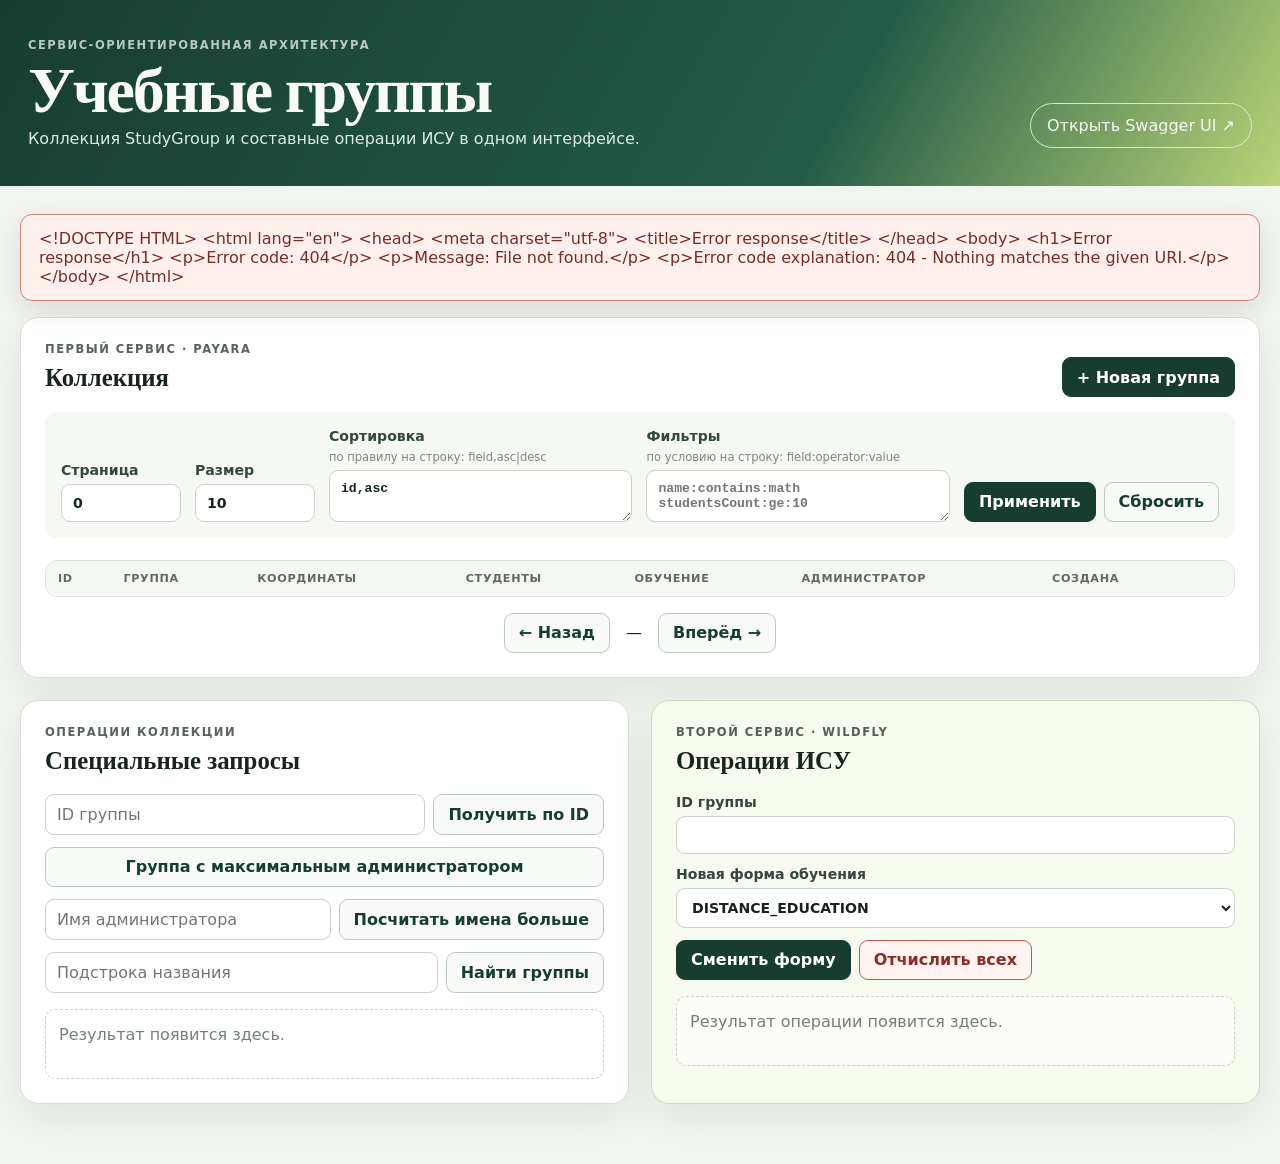
==== web-client/public/index.html @ e94795ad "implement JAX-RS services and portable Helios deployment" ====
<!doctype html>
<html lang="ru">
<head>
    <meta charset="utf-8">
    <meta name="viewport" content="width=device-width, initial-scale=1">
    <meta name="color-scheme" content="light">
    <title>Study Groups — панель управления</title>
    <link rel="stylesheet" href="styles.css">
</head>
<body>
<header class="hero">
    <div>
        <p class="eyebrow">Сервис-ориентированная архитектура</p>
        <h1>Учебные группы</h1>
        <p>Коллекция StudyGroup и составные операции ИСУ в одном интерфейсе.</p>
    </div>
    <a class="docs-link" href="/swagger-ui.html" target="_blank" rel="noreferrer">Открыть Swagger UI ↗</a>
</header>

<main>
    <section id="notice" class="notice" hidden aria-live="polite"></section>

    <section class="panel collection-panel">
        <div class="panel-heading">
            <div>
                <p class="eyebrow">Первый сервис · Payara</p>
                <h2>Коллекция</h2>
            </div>
            <button id="new-group" class="primary">+ Новая группа</button>
        </div>

        <form id="query-form" class="query-grid">
            <label>Страница
                <input id="page" type="number" min="0" value="0">
            </label>
            <label>Размер
                <input id="size" type="number" min="1" max="100" value="10">
            </label>
            <label class="wide">Сортировка <span>по правилу на строку: field,asc|desc</span>
                <textarea id="sort" rows="2" placeholder="formOfEducation,asc&#10;studentsCount,desc">id,asc</textarea>
            </label>
            <label class="wide">Фильтры <span>по условию на строку: field:operator:value</span>
                <textarea id="filter" rows="2" placeholder="name:contains:math&#10;studentsCount:ge:10"></textarea>
            </label>
            <div class="query-actions">
                <button type="submit" class="primary">Применить</button>
                <button id="reset-query" type="button">Сбросить</button>
            </div>
        </form>

        <div class="table-wrap">
            <table>
                <thead><tr><th>ID</th><th>Группа</th><th>Координаты</th><th>Студенты</th><th>Обучение</th><th>Администратор</th><th>Создана</th><th></th></tr></thead>
                <tbody id="groups-body"></tbody>
            </table>
        </div>
        <div class="pager">
            <button id="previous-page" type="button">← Назад</button>
            <span id="page-summary">—</span>
            <button id="next-page" type="button">Вперёд →</button>
        </div>
    </section>

    <section class="operations-grid">
        <article class="panel">
            <p class="eyebrow">Операции коллекции</p>
            <h2>Специальные запросы</h2>
            <div class="stack">
                <form id="get-by-id-form" class="inline-form">
                    <input id="lookup-id" type="number" min="1" required placeholder="ID группы">
                    <button type="submit">Получить по ID</button>
                </form>
                <button id="max-admin" type="button">Группа с максимальным администратором</button>
                <form id="count-admin-form" class="inline-form">
                    <input id="admin-name" required placeholder="Имя администратора">
                    <button type="submit">Посчитать имена больше</button>
                </form>
                <form id="contains-form" class="inline-form">
                    <input id="substring" required placeholder="Подстрока названия">
                    <button type="submit">Найти группы</button>
                </form>
            </div>
            <div id="special-result" class="result-box muted">Результат появится здесь.</div>
        </article>

        <article class="panel accent-panel">
            <p class="eyebrow">Второй сервис · WildFly</p>
            <h2>Операции ИСУ</h2>
            <form id="isu-form" class="stack">
                <label>ID группы<input id="isu-group-id" type="number" min="1" required></label>
                <label>Новая форма обучения
                    <select id="isu-form-value">
                        <option>DISTANCE_EDUCATION</option>
                        <option>FULL_TIME_EDUCATION</option>
                        <option>EVENING_CLASSES</option>
                    </select>
                </label>
                <div class="button-row">
                    <button id="change-form" type="submit" class="primary">Сменить форму</button>
                    <button id="expel-all" type="button" class="danger">Отчислить всех</button>
                </div>
            </form>
            <div id="isu-result" class="result-box muted">Результат операции появится здесь.</div>
        </article>
    </section>
</main>

<dialog id="group-dialog">
    <form id="group-form" method="dialog">
        <div class="dialog-heading">
            <div><p class="eyebrow">StudyGroup</p><h2 id="dialog-title">Новая группа</h2></div>
            <button id="close-dialog" type="button" class="icon-button" aria-label="Закрыть">×</button>
        </div>
        <input id="edit-id" type="hidden">
        <div class="form-grid">
            <label class="wide">Название<input id="group-name" required></label>
            <label>X<input id="coordinate-x" type="number" step="any" required></label>
            <label>Y<input id="coordinate-y" type="number" step="any" required></label>
            <label>Количество студентов<input id="students-count" type="number" min="1" required></label>
            <label>Форма обучения<select id="education-form" required></select></label>
            <label>Семестр<select id="semester"><option value="">Не указан</option></select></label>
        </div>

        <label class="switch"><input id="has-admin" type="checkbox"> Указать администратора группы</label>
        <fieldset id="admin-fields" disabled>
            <legend>Администратор</legend>
            <div class="form-grid">
                <label class="wide">Имя<input id="person-name"></label>
                <label class="wide">Дата рождения (ISO 8601)<input id="birthday" placeholder="1985-06-20T10:15:30+03:00[Europe/Moscow]"></label>
                <label>Цвет волос<select id="hair-color"><option value="">Не указан</option></select></label>
                <label>Гражданство<select id="nationality"></select></label>
            </div>
            <label class="switch"><input id="has-location" type="checkbox"> Указать местоположение</label>
            <div id="location-fields" class="form-grid" aria-disabled="true">
                <label>Location X<input id="location-x" type="number" step="1" disabled></label>
                <label>Location Y<input id="location-y" type="number" step="any" disabled></label>
                <label>Location Z<input id="location-z" type="number" step="any" disabled></label>
            </div>
        </fieldset>
        <div class="dialog-actions">
            <button id="cancel-dialog" type="button">Отмена</button>
            <button type="submit" class="primary">Сохранить</button>
        </div>
    </form>
</dialog>

<script src="app.js" defer></script>
</body>
</html>
---- web-client/public/styles.css ----
:root {
    font-family: Inter, ui-sans-serif, system-ui, -apple-system, BlinkMacSystemFont, "Segoe UI", sans-serif;
    color: #17251f;
    background: #f1f4ef;
    font-synthesis: none;
}
* { box-sizing: border-box; }
body { margin: 0; min-width: 320px; }
.hero { padding: 38px max(28px, calc((100vw - 1440px) / 2)); display: flex; align-items: end; justify-content: space-between; gap: 24px; color: #f7faf5; background: linear-gradient(120deg, #173d31, #245b48 65%, #b9d477); }
h1, h2, p { margin-top: 0; }
h1 { margin-bottom: 8px; font: 700 clamp(2.2rem, 5vw, 4.7rem)/.96 Georgia, serif; letter-spacing: -.035em; }
h2 { margin-bottom: 20px; font: 700 1.55rem/1.1 Georgia, serif; }
.hero p:not(.eyebrow) { margin-bottom: 0; color: #dcebe3; }
.eyebrow { margin-bottom: 8px; font-size: .72rem; font-weight: 800; letter-spacing: .13em; text-transform: uppercase; opacity: .72; }
.docs-link { padding: 12px 16px; border: 1px solid #d8e7d5; border-radius: 999px; color: inherit; text-decoration: none; white-space: nowrap; }
main { width: min(1440px, calc(100% - 40px)); margin: 28px auto 60px; }
.panel { padding: 24px; border: 1px solid #d7ded5; border-radius: 18px; background: #fff; box-shadow: 0 14px 40px rgb(23 61 49 / 7%); }
.panel-heading { display: flex; align-items: center; justify-content: space-between; gap: 20px; }
.collection-panel { margin-bottom: 22px; }
button, input, select, textarea { font: inherit; }
button { min-height: 40px; padding: 8px 14px; border: 1px solid #bcc9c0; border-radius: 9px; color: #173d31; background: #f8faf7; cursor: pointer; font-weight: 650; }
button:hover:not(:disabled) { border-color: #4b7a66; background: #eff6ee; }
button:disabled { cursor: not-allowed; opacity: .45; }
button.primary { border-color: #173d31; color: #fff; background: #173d31; }
button.primary:hover { background: #245b48; }
button.danger { border-color: #ba5a50; color: #8a2d26; background: #fff4f2; }
label { display: grid; gap: 6px; color: #32473e; font-size: .88rem; font-weight: 700; }
label span { color: #7a887f; font-size: .72rem; font-weight: 500; }
input, select, textarea { width: 100%; padding: 10px 11px; border: 1px solid #c9d2cb; border-radius: 9px; color: #16251f; background: #fff; outline: none; }
input:focus, select:focus, textarea:focus { border-color: #3e755e; box-shadow: 0 0 0 3px #dceade; }
textarea { resize: vertical; font-family: ui-monospace, SFMono-Regular, Consolas, monospace; font-size: .82rem; }
.query-grid { display: grid; grid-template-columns: 120px 120px 1fr 1fr auto; gap: 14px; align-items: end; margin-bottom: 22px; padding: 16px; border-radius: 12px; background: #f6f8f4; }
.query-actions, .button-row { display: flex; gap: 8px; }
.table-wrap { overflow-x: auto; border: 1px solid #dce2dc; border-radius: 12px; }
table { width: 100%; border-collapse: collapse; font-size: .88rem; }
th { padding: 11px 12px; color: #5b6c62; background: #f4f7f2; text-align: left; font-size: .7rem; letter-spacing: .06em; text-transform: uppercase; }
td { padding: 12px; border-top: 1px solid #e5e9e4; vertical-align: top; }
td strong { display: block; }
.subtle { color: #728078; font-size: .78rem; line-height: 1.45; }
.row-actions { display: flex; gap: 6px; }
.row-actions button { min-height: 32px; padding: 5px 9px; font-size: .76rem; }
.pager { display: flex; align-items: center; justify-content: center; gap: 16px; margin-top: 16px; }
.operations-grid { display: grid; grid-template-columns: 1fr 1fr; gap: 22px; }
.accent-panel { background: #f7faee; border-color: #cbd9b5; }
.stack { display: grid; gap: 12px; }
.inline-form { display: grid; grid-template-columns: 1fr auto; gap: 8px; }
.result-box { min-height: 70px; margin-top: 16px; padding: 13px; border: 1px dashed #c8d1c9; border-radius: 10px; background: rgb(255 255 255 / 60%); line-height: 1.5; }
.muted { color: #718078; }
.notice { position: sticky; z-index: 10; top: 12px; margin-bottom: 16px; padding: 14px 18px; border: 1px solid #82a790; border-radius: 12px; color: #173d31; background: #e8f5e8; box-shadow: 0 8px 28px rgb(0 0 0 / 10%); }
.notice.error { border-color: #ce8177; color: #772d27; background: #fff0ee; }
dialog { width: min(720px, calc(100% - 30px)); max-height: calc(100vh - 40px); padding: 0; border: 0; border-radius: 18px; box-shadow: 0 30px 90px rgb(0 0 0 / 30%); }
dialog::backdrop { background: rgb(13 30 23 / 56%); backdrop-filter: blur(4px); }
#group-form { padding: 25px; }
.dialog-heading { display: flex; align-items: start; justify-content: space-between; }
.icon-button { min-width: 40px; padding: 0; border: 0; background: transparent; font-size: 1.8rem; }
.form-grid { display: grid; grid-template-columns: repeat(2, 1fr); gap: 13px; }
.form-grid .wide { grid-column: 1 / -1; }
.switch { display: flex; grid-template-columns: auto 1fr; align-items: center; margin: 20px 0 10px; }
.switch input { width: auto; }
fieldset { margin: 0; padding: 16px; border: 1px solid #d9dfd9; border-radius: 12px; }
fieldset:disabled { opacity: .55; }
legend { padding: 0 8px; font-weight: 750; }
.dialog-actions { display: flex; justify-content: end; gap: 9px; margin-top: 22px; }
@media (max-width: 1050px) { .query-grid { grid-template-columns: 1fr 1fr; } .query-grid .wide { grid-column: 1 / -1; } .query-actions { grid-column: 1 / -1; } }
@media (max-width: 760px) { .hero { align-items: start; flex-direction: column; } main { width: min(100% - 22px, 1440px); } .panel { padding: 17px; } .operations-grid { grid-template-columns: 1fr; } .panel-heading { align-items: start; } .form-grid, .query-grid { grid-template-columns: 1fr; } .form-grid .wide, .query-grid .wide, .query-actions { grid-column: auto; } .inline-form { grid-template-columns: 1fr; } }
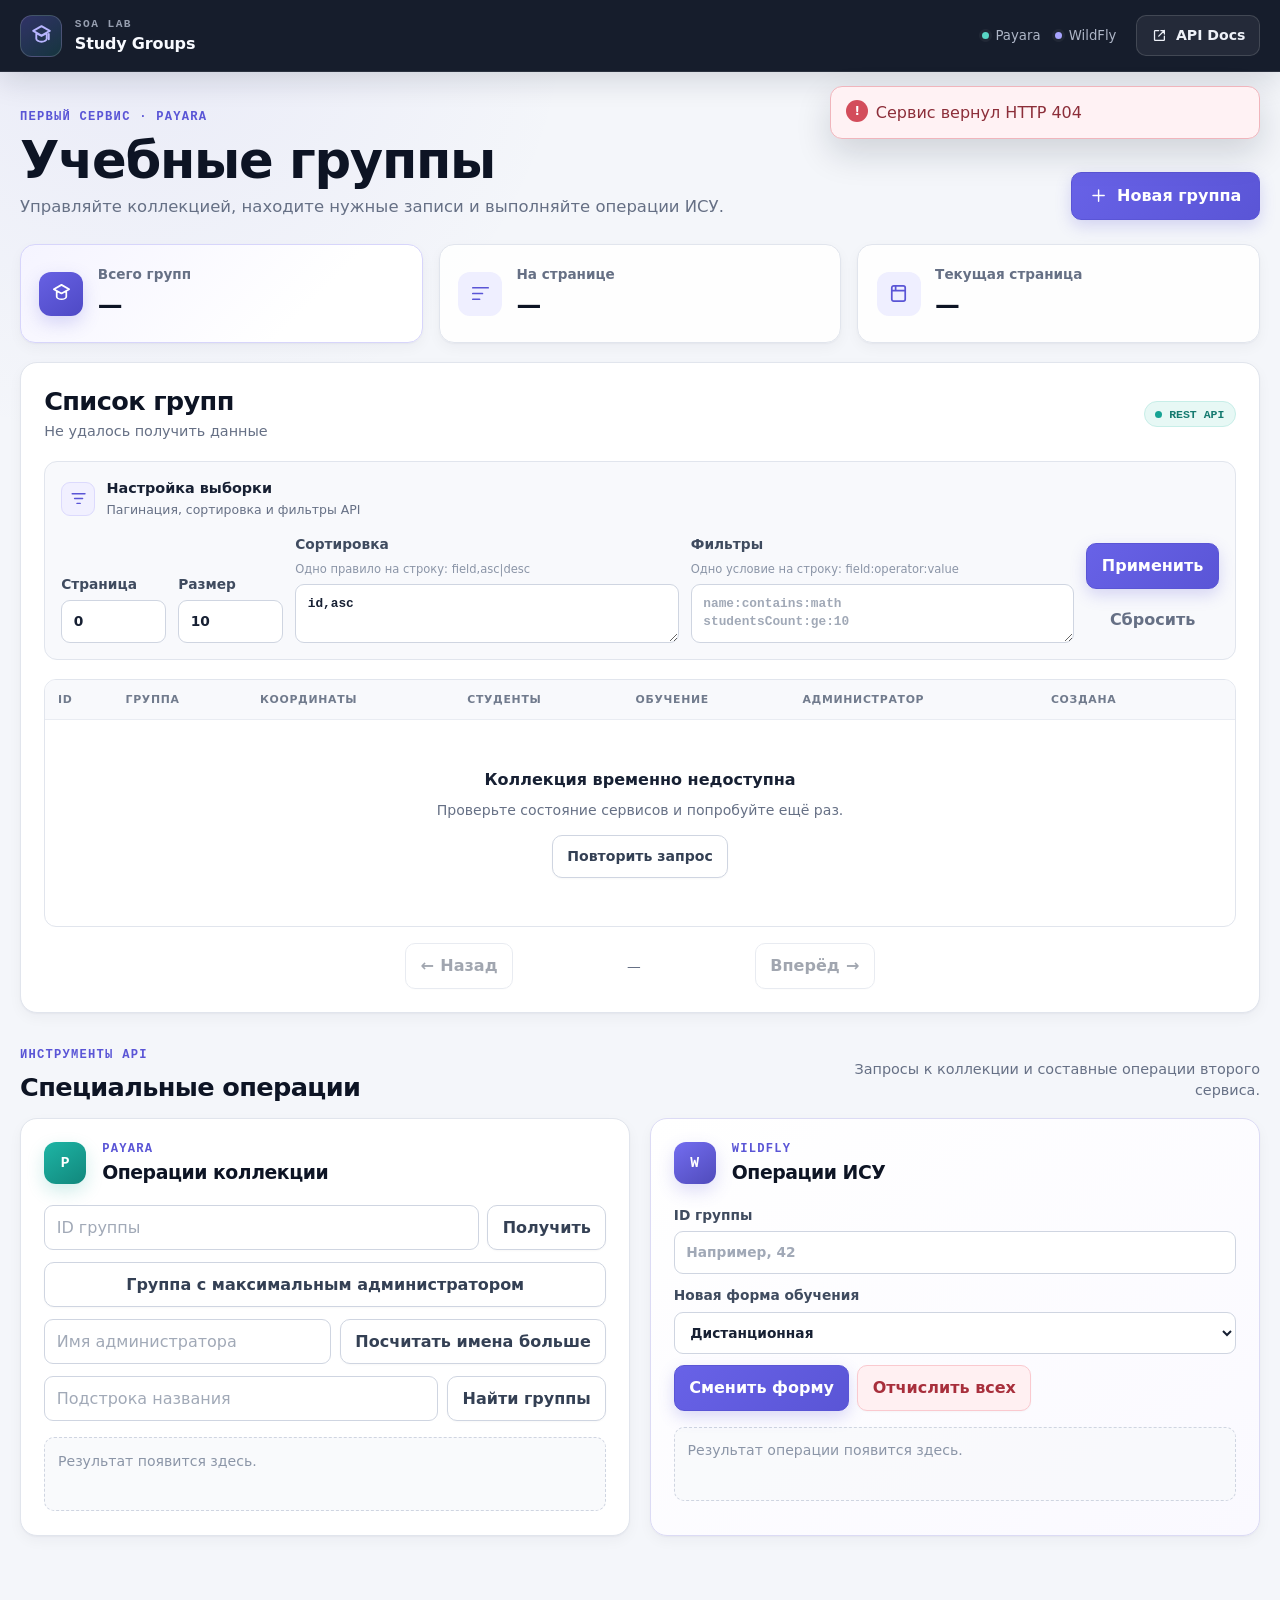
==== commit b788a6b8: "feat: redesign web client interface" ====
--- a/web-client/public/index.html
+++ b/web-client/public/index.html
@@ -3,134 +3,197 @@
 <head>
     <meta charset="utf-8">
     <meta name="viewport" content="width=device-width, initial-scale=1">
-    <meta name="color-scheme" content="light">
+    <meta name="theme-color" content="#11182a">
+    <meta name="description" content="Панель управления учебными группами и операциями ИСУ">
     <title>Study Groups — панель управления</title>
-    <link rel="stylesheet" href="styles.css">
+    <link rel="icon" type="image/svg+xml" href="favicon.svg">
+    <link rel="stylesheet" href="styles.css?v=3">
 </head>
 <body>
-<header class="hero">
-    <div>
-        <p class="eyebrow">Сервис-ориентированная архитектура</p>
-        <h1>Учебные группы</h1>
-        <p>Коллекция StudyGroup и составные операции ИСУ в одном интерфейсе.</p>
+<header class="app-bar">
+    <a class="brand" href="/" aria-label="Study Groups — главная">
+        <span class="brand-mark" aria-hidden="true">
+            <svg viewBox="0 0 24 24" role="img"><path d="M4 7.5 12 3l8 4.5-8 4.5-8-4.5Zm3 2.2V15c0 1.5 2.2 3 5 3s5-1.5 5-3V9.7l-5 2.8-5-2.8Zm12 .9v5"/></svg>
+        </span>
+        <span class="brand-copy"><small>SOA LAB</small><strong>Study Groups</strong></span>
+    </a>
+    <div class="app-bar-actions">
+        <div class="service-labels" aria-label="Сервисы приложения">
+            <span><i class="service-dot payara"></i>Payara</span>
+            <span><i class="service-dot wildfly"></i>WildFly</span>
+        </div>
+        <a class="docs-link" href="/swagger-ui.html" target="_blank" rel="noreferrer">
+            <svg viewBox="0 0 24 24" aria-hidden="true"><path d="M14 5h5v5M19 5l-8 8M19 13v5a1 1 0 0 1-1 1H6a1 1 0 0 1-1-1V6a1 1 0 0 1 1-1h5"/></svg>
+            API Docs
+        </a>
     </div>
-    <a class="docs-link" href="/swagger-ui.html" target="_blank" rel="noreferrer">Открыть Swagger UI ↗</a>
 </header>
 
-<main>
-    <section id="notice" class="notice" hidden aria-live="polite"></section>
-
-    <section class="panel collection-panel">
+<main class="app-shell">
+    <section id="notice" class="notice" hidden aria-live="polite" role="status"></section>
+
+    <section class="workspace-heading" aria-labelledby="page-title">
+        <div>
+            <p class="eyebrow">Первый сервис · Payara</p>
+            <h1 id="page-title">Учебные группы</h1>
+            <p class="page-description">Управляйте коллекцией, находите нужные записи и выполняйте операции ИСУ.</p>
+        </div>
+        <button id="new-group" class="primary create-button" type="button">
+            <svg viewBox="0 0 24 24" aria-hidden="true"><path d="M12 5v14M5 12h14"/></svg>
+            Новая группа
+        </button>
+    </section>
+
+    <section class="metrics" aria-label="Сводка коллекции">
+        <article class="metric-card metric-primary">
+            <span class="metric-icon" aria-hidden="true"><svg viewBox="0 0 24 24"><path d="M4 7.5 12 3l8 4.5-8 4.5-8-4.5ZM7 10v5c0 1.5 2.2 3 5 3s5-1.5 5-3v-5"/></svg></span>
+            <div><span>Всего групп</span><strong id="metric-total">—</strong></div>
+        </article>
+        <article class="metric-card">
+            <span class="metric-icon" aria-hidden="true"><svg viewBox="0 0 24 24"><path d="M4 6h16M4 12h10M4 18h7"/></svg></span>
+            <div><span>На странице</span><strong id="metric-visible">—</strong></div>
+        </article>
+        <article class="metric-card">
+            <span class="metric-icon" aria-hidden="true"><svg viewBox="0 0 24 24"><path d="M7 4h10a2 2 0 0 1 2 2v12a2 2 0 0 1-2 2H7a2 2 0 0 1-2-2V6a2 2 0 0 1 2-2Zm-2 5h14M9 4v5"/></svg></span>
+            <div><span>Текущая страница</span><strong id="metric-page">—</strong></div>
+        </article>
+    </section>
+
+    <section class="panel collection-panel" aria-labelledby="collection-title">
         <div class="panel-heading">
             <div>
-                <p class="eyebrow">Первый сервис · Payara</p>
-                <h2>Коллекция</h2>
-            </div>
-            <button id="new-group" class="primary">+ Новая группа</button>
-        </div>
-
-        <form id="query-form" class="query-grid">
-            <label>Страница
-                <input id="page" type="number" min="0" value="0">
-            </label>
-            <label>Размер
-                <input id="size" type="number" min="1" max="100" value="10">
-            </label>
-            <label class="wide">Сортировка <span>по правилу на строку: field,asc|desc</span>
-                <textarea id="sort" rows="2" placeholder="formOfEducation,asc&#10;studentsCount,desc">id,asc</textarea>
-            </label>
-            <label class="wide">Фильтры <span>по условию на строку: field:operator:value</span>
-                <textarea id="filter" rows="2" placeholder="name:contains:math&#10;studentsCount:ge:10"></textarea>
-            </label>
-            <div class="query-actions">
-                <button type="submit" class="primary">Применить</button>
-                <button id="reset-query" type="button">Сбросить</button>
-            </div>
-        </form>
-
-        <div class="table-wrap">
+                <h2 id="collection-title">Список групп</h2>
+                <p id="collection-status" class="panel-description">Загрузка данных…</p>
+            </div>
+            <span class="api-badge"><i></i> REST API</span>
+        </div>
+
+        <div class="query-shell">
+            <div class="query-heading">
+                <span class="query-icon" aria-hidden="true"><svg viewBox="0 0 24 24"><path d="M4 6h16M7 12h10M10 18h4"/></svg></span>
+                <div><strong>Настройка выборки</strong><span>Пагинация, сортировка и фильтры API</span></div>
+            </div>
+            <form id="query-form" class="query-grid">
+                <label>Страница
+                    <input id="page" type="number" min="0" value="0" inputmode="numeric">
+                </label>
+                <label>Размер
+                    <input id="size" type="number" min="1" max="100" value="10" inputmode="numeric">
+                </label>
+                <label class="wide">Сортировка <span>Одно правило на строку: field,asc|desc</span>
+                    <textarea id="sort" rows="2" placeholder="formOfEducation,asc&#10;studentsCount,desc">id,asc</textarea>
+                </label>
+                <label class="wide">Фильтры <span>Одно условие на строку: field:operator:value</span>
+                    <textarea id="filter" rows="2" placeholder="name:contains:math&#10;studentsCount:ge:10"></textarea>
+                </label>
+                <div class="query-actions">
+                    <button type="submit" class="primary">Применить</button>
+                    <button id="reset-query" type="button" class="ghost-button">Сбросить</button>
+                </div>
+            </form>
+        </div>
+
+        <div class="table-wrap" id="collection-table" aria-busy="true">
             <table>
-                <thead><tr><th>ID</th><th>Группа</th><th>Координаты</th><th>Студенты</th><th>Обучение</th><th>Администратор</th><th>Создана</th><th></th></tr></thead>
+                <thead><tr><th>ID</th><th>Группа</th><th>Координаты</th><th>Студенты</th><th>Обучение</th><th>Администратор</th><th>Создана</th><th><span class="sr-only">Действия</span></th></tr></thead>
                 <tbody id="groups-body"></tbody>
             </table>
         </div>
         <div class="pager">
-            <button id="previous-page" type="button">← Назад</button>
+            <button id="previous-page" type="button" aria-label="Предыдущая страница"><span aria-hidden="true">←</span> Назад</button>
             <span id="page-summary">—</span>
-            <button id="next-page" type="button">Вперёд →</button>
-        </div>
-    </section>
-
-    <section class="operations-grid">
-        <article class="panel">
-            <p class="eyebrow">Операции коллекции</p>
-            <h2>Специальные запросы</h2>
-            <div class="stack">
-                <form id="get-by-id-form" class="inline-form">
-                    <input id="lookup-id" type="number" min="1" required placeholder="ID группы">
-                    <button type="submit">Получить по ID</button>
+            <button id="next-page" type="button" aria-label="Следующая страница">Вперёд <span aria-hidden="true">→</span></button>
+        </div>
+    </section>
+
+    <section class="operations-section" aria-labelledby="operations-title">
+        <div class="section-heading">
+            <div><p class="eyebrow">Инструменты API</p><h2 id="operations-title">Специальные операции</h2></div>
+            <p>Запросы к коллекции и составные операции второго сервиса.</p>
+        </div>
+        <div class="operations-grid">
+            <article class="panel operation-panel">
+                <div class="operation-heading">
+                    <span class="operation-mark payara-mark">P</span>
+                    <div><p class="eyebrow">Payara</p><h3>Операции коллекции</h3></div>
+                </div>
+                <div class="stack">
+                    <form id="get-by-id-form" class="inline-form">
+                        <label class="sr-only" for="lookup-id">ID группы</label>
+                        <input id="lookup-id" type="number" min="1" required placeholder="ID группы">
+                        <button type="submit">Получить</button>
+                    </form>
+                    <button id="max-admin" type="button">Группа с максимальным администратором</button>
+                    <form id="count-admin-form" class="inline-form">
+                        <label class="sr-only" for="admin-name">Имя администратора</label>
+                        <input id="admin-name" required placeholder="Имя администратора">
+                        <button type="submit">Посчитать имена больше</button>
+                    </form>
+                    <form id="contains-form" class="inline-form">
+                        <label class="sr-only" for="substring">Подстрока названия</label>
+                        <input id="substring" required placeholder="Подстрока названия">
+                        <button type="submit">Найти группы</button>
+                    </form>
+                </div>
+                <div id="special-result" class="result-box muted" aria-live="polite">Результат появится здесь.</div>
+            </article>
+
+            <article class="panel operation-panel wildfly-panel">
+                <div class="operation-heading">
+                    <span class="operation-mark wildfly-mark">W</span>
+                    <div><p class="eyebrow">WildFly</p><h3>Операции ИСУ</h3></div>
+                </div>
+                <form id="isu-form" class="stack">
+                    <label>ID группы<input id="isu-group-id" type="number" min="1" required placeholder="Например, 42"></label>
+                    <label>Новая форма обучения
+                        <select id="isu-form-value">
+                            <option value="DISTANCE_EDUCATION">Дистанционная</option>
+                            <option value="FULL_TIME_EDUCATION">Очная</option>
+                            <option value="EVENING_CLASSES">Вечерняя</option>
+                        </select>
+                    </label>
+                    <div class="button-row">
+                        <button id="change-form" type="submit" class="primary">Сменить форму</button>
+                        <button id="expel-all" type="button" class="danger">Отчислить всех</button>
+                    </div>
                 </form>
-                <button id="max-admin" type="button">Группа с максимальным администратором</button>
-                <form id="count-admin-form" class="inline-form">
-                    <input id="admin-name" required placeholder="Имя администратора">
-                    <button type="submit">Посчитать имена больше</button>
-                </form>
-                <form id="contains-form" class="inline-form">
-                    <input id="substring" required placeholder="Подстрока названия">
-                    <button type="submit">Найти группы</button>
-                </form>
-            </div>
-            <div id="special-result" class="result-box muted">Результат появится здесь.</div>
-        </article>
-
-        <article class="panel accent-panel">
-            <p class="eyebrow">Второй сервис · WildFly</p>
-            <h2>Операции ИСУ</h2>
-            <form id="isu-form" class="stack">
-                <label>ID группы<input id="isu-group-id" type="number" min="1" required></label>
-                <label>Новая форма обучения
-                    <select id="isu-form-value">
-                        <option>DISTANCE_EDUCATION</option>
-                        <option>FULL_TIME_EDUCATION</option>
-                        <option>EVENING_CLASSES</option>
-                    </select>
-                </label>
-                <div class="button-row">
-                    <button id="change-form" type="submit" class="primary">Сменить форму</button>
-                    <button id="expel-all" type="button" class="danger">Отчислить всех</button>
-                </div>
-            </form>
-            <div id="isu-result" class="result-box muted">Результат операции появится здесь.</div>
-        </article>
+                <div id="isu-result" class="result-box muted" aria-live="polite">Результат операции появится здесь.</div>
+            </article>
+        </div>
     </section>
 </main>
 
-<dialog id="group-dialog">
+<dialog id="group-dialog" aria-labelledby="dialog-title">
     <form id="group-form" method="dialog">
+        <input id="edit-id" type="hidden">
         <div class="dialog-heading">
             <div><p class="eyebrow">StudyGroup</p><h2 id="dialog-title">Новая группа</h2></div>
             <button id="close-dialog" type="button" class="icon-button" aria-label="Закрыть">×</button>
         </div>
-        <input id="edit-id" type="hidden">
-        <div class="form-grid">
-            <label class="wide">Название<input id="group-name" required></label>
-            <label>X<input id="coordinate-x" type="number" step="any" required></label>
-            <label>Y<input id="coordinate-y" type="number" step="any" required></label>
-            <label>Количество студентов<input id="students-count" type="number" min="1" required></label>
-            <label>Форма обучения<select id="education-form" required></select></label>
-            <label>Семестр<select id="semester"><option value="">Не указан</option></select></label>
-        </div>
-
-        <label class="switch"><input id="has-admin" type="checkbox"> Указать администратора группы</label>
-        <fieldset id="admin-fields" disabled>
+        <p class="dialog-description">Заполните основные данные. ID и дата создания будут назначены автоматически.</p>
+
+        <fieldset class="form-section">
+            <legend>Основные данные</legend>
+            <div class="form-grid">
+                <label class="wide">Название<input id="group-name" required placeholder="Например, P3110"></label>
+                <label>Координата X<input id="coordinate-x" type="number" step="any" required placeholder="0"></label>
+                <label>Координата Y<input id="coordinate-y" type="number" step="any" required placeholder="0"></label>
+                <label>Количество студентов<input id="students-count" type="number" min="1" required placeholder="25"></label>
+                <label>Форма обучения<select id="education-form" required></select></label>
+                <label>Семестр<select id="semester"><option value="">Не указан</option></select></label>
+            </div>
+        </fieldset>
+
+        <label class="switch-row"><span><strong>Администратор группы</strong><small>Добавить сведения о кураторе</small></span><input id="has-admin" type="checkbox" role="switch"></label>
+        <fieldset id="admin-fields" class="form-section" disabled>
             <legend>Администратор</legend>
             <div class="form-grid">
-                <label class="wide">Имя<input id="person-name"></label>
-                <label class="wide">Дата рождения (ISO 8601)<input id="birthday" placeholder="1985-06-20T10:15:30+03:00[Europe/Moscow]"></label>
+                <label class="wide">Имя<input id="person-name" placeholder="Имя администратора"></label>
+                <label class="wide">Дата рождения <span>ISO 8601</span><input id="birthday" placeholder="1985-06-20T10:15:30+03:00[Europe/Moscow]"></label>
                 <label>Цвет волос<select id="hair-color"><option value="">Не указан</option></select></label>
                 <label>Гражданство<select id="nationality"></select></label>
             </div>
-            <label class="switch"><input id="has-location" type="checkbox"> Указать местоположение</label>
+            <label class="switch-row nested-switch"><span><strong>Местоположение</strong><small>Указать координаты администратора</small></span><input id="has-location" type="checkbox" role="switch"></label>
             <div id="location-fields" class="form-grid" aria-disabled="true">
                 <label>Location X<input id="location-x" type="number" step="1" disabled></label>
                 <label>Location Y<input id="location-y" type="number" step="any" disabled></label>
@@ -138,12 +201,12 @@
             </div>
         </fieldset>
         <div class="dialog-actions">
-            <button id="cancel-dialog" type="button">Отмена</button>
-            <button type="submit" class="primary">Сохранить</button>
+            <button id="cancel-dialog" type="button" class="ghost-button">Отмена</button>
+            <button type="submit" class="primary">Сохранить группу</button>
         </div>
     </form>
 </dialog>
 
-<script src="app.js" defer></script>
+    <script src="app.js?v=3" defer></script>
 </body>
 </html>
--- a/web-client/public/styles.css
+++ b/web-client/public/styles.css
@@ -1,65 +1,306 @@
 :root {
     font-family: Inter, ui-sans-serif, system-ui, -apple-system, BlinkMacSystemFont, "Segoe UI", sans-serif;
-    color: #17251f;
-    background: #f1f4ef;
+    color: #172033;
+    background: #f4f6fa;
     font-synthesis: none;
-}
+    --ink: #172033;
+    --ink-strong: #0d1424;
+    --muted: #667085;
+    --muted-light: #8b95a7;
+    --surface: #ffffff;
+    --surface-soft: #f8f9fc;
+    --border: #e1e5ed;
+    --border-strong: #cfd5e1;
+    --brand: #5a55d6;
+    --brand-dark: #4540b7;
+    --brand-soft: #efefff;
+    --teal: #16a394;
+    --teal-soft: #e7f8f5;
+    --danger: #d34d5b;
+    --danger-dark: #a82f3c;
+    --danger-soft: #fff0f2;
+    --shadow-sm: 0 1px 2px rgb(16 24 40 / 4%), 0 5px 14px rgb(16 24 40 / 4%);
+    --shadow-lg: 0 22px 55px rgb(15 23 42 / 16%);
+}
+
 * { box-sizing: border-box; }
-body { margin: 0; min-width: 320px; }
-.hero { padding: 38px max(28px, calc((100vw - 1440px) / 2)); display: flex; align-items: end; justify-content: space-between; gap: 24px; color: #f7faf5; background: linear-gradient(120deg, #173d31, #245b48 65%, #b9d477); }
-h1, h2, p { margin-top: 0; }
-h1 { margin-bottom: 8px; font: 700 clamp(2.2rem, 5vw, 4.7rem)/.96 Georgia, serif; letter-spacing: -.035em; }
-h2 { margin-bottom: 20px; font: 700 1.55rem/1.1 Georgia, serif; }
-.hero p:not(.eyebrow) { margin-bottom: 0; color: #dcebe3; }
-.eyebrow { margin-bottom: 8px; font-size: .72rem; font-weight: 800; letter-spacing: .13em; text-transform: uppercase; opacity: .72; }
-.docs-link { padding: 12px 16px; border: 1px solid #d8e7d5; border-radius: 999px; color: inherit; text-decoration: none; white-space: nowrap; }
-main { width: min(1440px, calc(100% - 40px)); margin: 28px auto 60px; }
-.panel { padding: 24px; border: 1px solid #d7ded5; border-radius: 18px; background: #fff; box-shadow: 0 14px 40px rgb(23 61 49 / 7%); }
-.panel-heading { display: flex; align-items: center; justify-content: space-between; gap: 20px; }
-.collection-panel { margin-bottom: 22px; }
+html { min-width: 320px; scroll-behavior: smooth; }
+body {
+    min-width: 320px;
+    min-height: 100vh;
+    margin: 0;
+    background:
+        radial-gradient(circle at 10% 0%, rgb(90 85 214 / 7%), transparent 28rem),
+        #f4f6fa;
+    font-size: 1rem;
+    line-height: 1.5;
+}
+
 button, input, select, textarea { font: inherit; }
-button { min-height: 40px; padding: 8px 14px; border: 1px solid #bcc9c0; border-radius: 9px; color: #173d31; background: #f8faf7; cursor: pointer; font-weight: 650; }
-button:hover:not(:disabled) { border-color: #4b7a66; background: #eff6ee; }
-button:disabled { cursor: not-allowed; opacity: .45; }
-button.primary { border-color: #173d31; color: #fff; background: #173d31; }
-button.primary:hover { background: #245b48; }
-button.danger { border-color: #ba5a50; color: #8a2d26; background: #fff4f2; }
-label { display: grid; gap: 6px; color: #32473e; font-size: .88rem; font-weight: 700; }
-label span { color: #7a887f; font-size: .72rem; font-weight: 500; }
-input, select, textarea { width: 100%; padding: 10px 11px; border: 1px solid #c9d2cb; border-radius: 9px; color: #16251f; background: #fff; outline: none; }
-input:focus, select:focus, textarea:focus { border-color: #3e755e; box-shadow: 0 0 0 3px #dceade; }
-textarea { resize: vertical; font-family: ui-monospace, SFMono-Regular, Consolas, monospace; font-size: .82rem; }
-.query-grid { display: grid; grid-template-columns: 120px 120px 1fr 1fr auto; gap: 14px; align-items: end; margin-bottom: 22px; padding: 16px; border-radius: 12px; background: #f6f8f4; }
-.query-actions, .button-row { display: flex; gap: 8px; }
-.table-wrap { overflow-x: auto; border: 1px solid #dce2dc; border-radius: 12px; }
+button, a, input, select, textarea { -webkit-tap-highlight-color: transparent; }
+button { cursor: pointer; }
+svg { display: block; width: 1.2em; height: 1.2em; fill: none; stroke: currentColor; stroke-width: 1.8; stroke-linecap: round; stroke-linejoin: round; }
+h1, h2, h3, p { margin-top: 0; }
+h1, h2, h3 { color: var(--ink-strong); letter-spacing: -.025em; }
+h1 { margin-bottom: .55rem; font-size: clamp(2rem, 4vw, 3.35rem); line-height: 1.02; }
+h2 { margin-bottom: .4rem; font-size: clamp(1.35rem, 2vw, 1.7rem); line-height: 1.18; }
+h3 { margin: 0; font-size: 1.18rem; line-height: 1.25; }
+
+.sr-only {
+    position: absolute;
+    width: 1px;
+    height: 1px;
+    padding: 0;
+    margin: -1px;
+    overflow: hidden;
+    clip: rect(0, 0, 0, 0);
+    white-space: nowrap;
+    border: 0;
+}
+
+.app-bar {
+    position: sticky;
+    z-index: 20;
+    top: 0;
+    display: flex;
+    min-height: 72px;
+    align-items: center;
+    justify-content: space-between;
+    gap: 1.5rem;
+    padding: .75rem max(1.25rem, calc((100vw - 1440px) / 2));
+    color: #f8faff;
+    background: rgb(13 20 36 / 96%);
+    border-bottom: 1px solid rgb(255 255 255 / 9%);
+    box-shadow: 0 8px 30px rgb(15 23 42 / 14%);
+    backdrop-filter: blur(18px);
+}
+
+.brand { display: inline-flex; align-items: center; gap: .8rem; color: inherit; text-decoration: none; }
+.brand-mark {
+    display: grid;
+    width: 42px;
+    height: 42px;
+    place-items: center;
+    border: 1px solid rgb(255 255 255 / 16%);
+    border-radius: 12px;
+    color: #b8b5ff;
+    background: linear-gradient(145deg, rgb(116 104 255 / 28%), rgb(25 163 148 / 18%));
+}
+.brand-mark svg { width: 25px; height: 25px; }
+.brand-copy { display: grid; line-height: 1.1; }
+.brand-copy small { margin-bottom: .28rem; color: #979fb0; font: 700 .7rem/1 ui-monospace, SFMono-Regular, Consolas, monospace; letter-spacing: .13em; }
+.brand-copy strong { font-size: 1rem; letter-spacing: -.01em; }
+.app-bar-actions, .service-labels, .docs-link { display: flex; align-items: center; }
+.app-bar-actions { gap: 1.25rem; }
+.service-labels { gap: .9rem; color: #aeb6c7; font-size: .83rem; }
+.service-labels span { display: inline-flex; align-items: center; gap: .42rem; }
+.service-dot { width: 7px; height: 7px; border-radius: 50%; background: #7e8797; box-shadow: 0 0 0 3px rgb(255 255 255 / 5%); }
+.service-dot.payara { background: #58d6c5; }
+.service-dot.wildfly { background: #a8a4ff; }
+.docs-link {
+    min-height: 40px;
+    gap: .5rem;
+    padding: .55rem .85rem;
+    border: 1px solid rgb(255 255 255 / 14%);
+    border-radius: 10px;
+    color: #eef1f8;
+    background: rgb(255 255 255 / 6%);
+    font-size: .88rem;
+    font-weight: 700;
+    text-decoration: none;
+    transition: border-color .18s ease, background .18s ease, transform .18s ease;
+}
+.docs-link:hover { border-color: rgb(255 255 255 / 28%); background: rgb(255 255 255 / 10%); transform: translateY(-1px); }
+
+.app-shell { width: min(1440px, calc(100% - 40px)); margin: 0 auto; padding: 2.4rem 0 4rem; }
+.workspace-heading { display: flex; align-items: end; justify-content: space-between; gap: 2rem; margin-bottom: 1.55rem; }
+.workspace-heading > div:first-child { max-width: 760px; }
+.eyebrow { margin-bottom: .55rem; color: var(--brand); font: 750 .76rem/1.2 ui-monospace, SFMono-Regular, Consolas, monospace; letter-spacing: .1em; text-transform: uppercase; }
+.page-description, .panel-description, .section-heading > p, .dialog-description { margin-bottom: 0; color: var(--muted); }
+.page-description { font-size: 1.03rem; }
+
+button {
+    min-height: 42px;
+    padding: .62rem .9rem;
+    border: 1px solid var(--border-strong);
+    border-radius: 10px;
+    color: #344054;
+    background: #fff;
+    font-weight: 700;
+    box-shadow: 0 1px 2px rgb(16 24 40 / 3%);
+    transition: border-color .18s ease, color .18s ease, background .18s ease, box-shadow .18s ease, transform .18s ease;
+}
+button:hover:not(:disabled) { border-color: #aab2c0; color: var(--ink); background: #fbfcfe; transform: translateY(-1px); box-shadow: 0 4px 12px rgb(16 24 40 / 7%); }
+button:active:not(:disabled) { transform: translateY(0); }
+button:disabled { cursor: not-allowed; opacity: .46; }
+button.primary { border-color: var(--brand); color: #fff; background: linear-gradient(135deg, #6862e7, var(--brand)); box-shadow: 0 6px 16px rgb(90 85 214 / 22%); }
+button.primary:hover:not(:disabled) { border-color: var(--brand-dark); color: #fff; background: linear-gradient(135deg, #5f59de, var(--brand-dark)); box-shadow: 0 9px 20px rgb(90 85 214 / 28%); }
+button.danger { border-color: #fac9cf; color: var(--danger-dark); background: var(--danger-soft); }
+button.danger:hover:not(:disabled) { border-color: #ee9ca6; color: #8e2531; background: #ffe7ea; }
+.ghost-button { border-color: transparent; color: var(--muted); background: transparent; box-shadow: none; }
+.create-button { display: inline-flex; min-height: 48px; align-items: center; justify-content: center; gap: .55rem; padding-inline: 1.1rem; white-space: nowrap; }
+
+.metrics { display: grid; grid-template-columns: repeat(3, minmax(0, 1fr)); gap: 1rem; margin-bottom: 1.2rem; }
+.metric-card { display: flex; min-height: 96px; align-items: center; gap: .9rem; padding: 1.15rem; border: 1px solid var(--border); border-radius: 15px; background: rgb(255 255 255 / 88%); box-shadow: var(--shadow-sm); }
+.metric-card > div { display: grid; gap: .15rem; }
+.metric-card span:not(.metric-icon) { color: var(--muted); font-size: .85rem; font-weight: 650; }
+.metric-card strong { color: var(--ink-strong); font-size: 1.55rem; letter-spacing: -.035em; }
+.metric-icon { display: grid; width: 44px; height: 44px; flex: 0 0 auto; place-items: center; border-radius: 12px; color: var(--brand); background: var(--brand-soft); }
+.metric-icon svg { width: 23px; height: 23px; }
+.metric-primary { border-color: #d7d5fb; background: linear-gradient(135deg, #f5f4ff, #fff 70%); }
+.metric-primary .metric-icon { color: #fff; background: linear-gradient(145deg, #6761e3, #4e49c5); box-shadow: 0 7px 18px rgb(90 85 214 / 22%); }
+
+.panel { padding: 1.45rem; border: 1px solid var(--border); border-radius: 17px; background: var(--surface); box-shadow: var(--shadow-sm); }
+.panel-heading, .section-heading, .operation-heading, .dialog-heading { display: flex; align-items: center; justify-content: space-between; gap: 1rem; }
+.panel-heading { margin-bottom: 1.15rem; }
+.panel-heading h2 { margin-bottom: .25rem; }
+.panel-description { font-size: .9rem; }
+.api-badge { display: inline-flex; align-items: center; gap: .45rem; padding: .38rem .65rem; border: 1px solid #c7eee8; border-radius: 999px; color: #157a70; background: var(--teal-soft); font: 700 .72rem/1 ui-monospace, SFMono-Regular, Consolas, monospace; white-space: nowrap; }
+.api-badge i { width: 7px; height: 7px; border-radius: 50%; background: var(--teal); }
+
+.query-shell { margin-bottom: 1.2rem; padding: 1rem; border: 1px solid var(--border); border-radius: 13px; background: var(--surface-soft); }
+.query-heading { display: flex; align-items: center; gap: .7rem; margin-bottom: .9rem; }
+.query-heading > div { display: grid; gap: .1rem; }
+.query-heading strong { font-size: .9rem; }
+.query-heading span:not(.query-icon) { color: var(--muted); font-size: .78rem; }
+.query-icon { display: grid; width: 34px; height: 34px; place-items: center; border: 1px solid #dcdafd; border-radius: 9px; color: var(--brand); background: #f1f0ff; }
+.query-grid { display: grid; grid-template-columns: 105px 105px minmax(210px, 1fr) minmax(210px, 1fr) auto; gap: .75rem; align-items: end; }
+label { display: grid; gap: .38rem; color: #3f4b5f; font-size: .86rem; font-weight: 700; }
+label span { color: var(--muted-light); font-size: .72rem; font-weight: 500; }
+input, select, textarea { width: 100%; min-height: 42px; padding: .62rem .72rem; border: 1px solid var(--border-strong); border-radius: 9px; color: var(--ink); background: #fff; outline: none; transition: border-color .18s ease, box-shadow .18s ease; }
+input::placeholder, textarea::placeholder { color: #a1a9b7; }
+input:focus, select:focus, textarea:focus { border-color: #7771df; box-shadow: 0 0 0 3px rgb(90 85 214 / 13%); }
+textarea { resize: vertical; font-family: ui-monospace, SFMono-Regular, Consolas, monospace; font-size: .8rem; line-height: 1.45; }
+.query-actions, .button-row { display: flex; gap: .5rem; }
+.query-actions { flex-direction: column; }
+
+.table-wrap { position: relative; overflow-x: auto; border: 1px solid var(--border); border-radius: 12px; transition: opacity .18s ease; }
+.table-wrap.is-loading { min-height: 180px; opacity: .55; pointer-events: none; }
+.table-wrap.is-loading::after { position: absolute; inset: 0; content: ""; background: linear-gradient(100deg, transparent 20%, rgb(255 255 255 / 75%) 48%, transparent 76%); background-size: 220% 100%; animation: shimmer 1.25s infinite; }
 table { width: 100%; border-collapse: collapse; font-size: .88rem; }
-th { padding: 11px 12px; color: #5b6c62; background: #f4f7f2; text-align: left; font-size: .7rem; letter-spacing: .06em; text-transform: uppercase; }
-td { padding: 12px; border-top: 1px solid #e5e9e4; vertical-align: top; }
-td strong { display: block; }
-.subtle { color: #728078; font-size: .78rem; line-height: 1.45; }
-.row-actions { display: flex; gap: 6px; }
-.row-actions button { min-height: 32px; padding: 5px 9px; font-size: .76rem; }
-.pager { display: flex; align-items: center; justify-content: center; gap: 16px; margin-top: 16px; }
-.operations-grid { display: grid; grid-template-columns: 1fr 1fr; gap: 22px; }
-.accent-panel { background: #f7faee; border-color: #cbd9b5; }
-.stack { display: grid; gap: 12px; }
-.inline-form { display: grid; grid-template-columns: 1fr auto; gap: 8px; }
-.result-box { min-height: 70px; margin-top: 16px; padding: 13px; border: 1px dashed #c8d1c9; border-radius: 10px; background: rgb(255 255 255 / 60%); line-height: 1.5; }
-.muted { color: #718078; }
-.notice { position: sticky; z-index: 10; top: 12px; margin-bottom: 16px; padding: 14px 18px; border: 1px solid #82a790; border-radius: 12px; color: #173d31; background: #e8f5e8; box-shadow: 0 8px 28px rgb(0 0 0 / 10%); }
-.notice.error { border-color: #ce8177; color: #772d27; background: #fff0ee; }
-dialog { width: min(720px, calc(100% - 30px)); max-height: calc(100vh - 40px); padding: 0; border: 0; border-radius: 18px; box-shadow: 0 30px 90px rgb(0 0 0 / 30%); }
-dialog::backdrop { background: rgb(13 30 23 / 56%); backdrop-filter: blur(4px); }
-#group-form { padding: 25px; }
-.dialog-heading { display: flex; align-items: start; justify-content: space-between; }
-.icon-button { min-width: 40px; padding: 0; border: 0; background: transparent; font-size: 1.8rem; }
-.form-grid { display: grid; grid-template-columns: repeat(2, 1fr); gap: 13px; }
+th { padding: .72rem .8rem; color: #717b8d; background: #f8f9fc; text-align: left; font-size: .68rem; font-weight: 800; letter-spacing: .065em; text-transform: uppercase; white-space: nowrap; }
+td { padding: .85rem .8rem; border-top: 1px solid #e9ecf2; vertical-align: middle; }
+tbody tr { transition: background .16s ease; }
+tbody tr:hover { background: #fafaff; }
+td strong { display: block; color: #252d40; }
+.subtle { margin-top: .15rem; color: #7b8495; font-size: .76rem; line-height: 1.4; }
+.education-badge { display: inline-flex; padding: .28rem .5rem; border: 1px solid #dcdafd; border-radius: 999px; color: #4f49b7; background: #f3f2ff; font-size: .75rem; font-weight: 750; white-space: nowrap; }
+.row-actions { display: flex; justify-content: end; gap: .35rem; }
+.row-actions button { min-height: 34px; padding: .4rem .6rem; font-size: .76rem; }
+.empty-cell { padding: 3rem 1rem; text-align: center; }
+.empty-state { display: grid; justify-items: center; gap: .5rem; color: var(--muted); }
+.empty-state strong { color: var(--ink); font-size: 1rem; }
+.empty-state button { margin-top: .35rem; }
+.pager { display: flex; align-items: center; justify-content: center; gap: 1rem; margin-top: 1rem; }
+.pager button { display: inline-flex; align-items: center; gap: .4rem; }
+#page-summary { min-width: 210px; color: var(--muted); font-size: .86rem; text-align: center; }
+
+.operations-section { margin-top: 2.2rem; }
+.section-heading { align-items: end; margin-bottom: 1rem; }
+.section-heading h2 { margin-bottom: 0; }
+.section-heading > p { max-width: 440px; font-size: .9rem; text-align: right; }
+.operations-grid { display: grid; grid-template-columns: repeat(2, minmax(0, 1fr)); gap: 1.2rem; }
+.operation-panel { min-width: 0; }
+.operation-heading { justify-content: start; margin-bottom: 1.25rem; }
+.operation-heading .eyebrow { margin-bottom: .28rem; }
+.operation-mark { display: grid; width: 42px; height: 42px; flex: 0 0 auto; place-items: center; border-radius: 12px; font: 800 .92rem/1 ui-monospace, SFMono-Regular, Consolas, monospace; }
+.payara-mark { color: #fff; background: linear-gradient(145deg, #1eb5a5, #11877c); box-shadow: 0 7px 18px rgb(22 163 148 / 20%); }
+.wildfly-mark { color: #fff; background: linear-gradient(145deg, #736df0, #504bbb); box-shadow: 0 7px 18px rgb(90 85 214 / 20%); }
+.wildfly-panel { background: linear-gradient(145deg, #fff, #faf9ff); border-color: #dcdbf5; }
+.stack { display: grid; gap: .7rem; }
+.inline-form { display: grid; grid-template-columns: minmax(0, 1fr) auto; gap: .55rem; }
+.result-box { min-height: 74px; margin-top: 1rem; padding: .8rem; border: 1px dashed #cfd5e1; border-radius: 10px; color: #3d485b; background: rgb(248 249 252 / 80%); font-size: .88rem; line-height: 1.5; }
+.result-box > div + div { margin-top: .35rem; padding-top: .35rem; border-top: 1px solid #e6e9ef; }
+.result-item { color: #3d485b; }
+.muted { color: var(--muted-light); }
+.button-loading { cursor: wait; }
+
+.notice { position: fixed; z-index: 40; top: 86px; right: max(1.25rem, calc((100vw - 1440px) / 2)); width: min(430px, calc(100% - 2.5rem)); padding: .85rem 1rem .85rem 2.8rem; border: 1px solid #a9ded7; border-radius: 12px; color: #155f58; background: #edfbf8; box-shadow: 0 14px 35px rgb(15 23 42 / 16%); animation: toast-in .22s ease-out; }
+.notice::before { position: absolute; top: .82rem; left: .95rem; display: grid; width: 22px; height: 22px; place-items: center; border-radius: 50%; color: #fff; background: var(--teal); content: "✓"; font-size: .75rem; font-weight: 900; }
+.notice.error { border-color: #f0b5bc; color: #8c2e39; background: #fff2f4; }
+.notice.error::before { background: var(--danger); content: "!"; }
+
+dialog { width: min(760px, calc(100% - 30px)); max-height: calc(100vh - 32px); padding: 0; border: 1px solid rgb(255 255 255 / 40%); border-radius: 19px; background: #fff; box-shadow: var(--shadow-lg); }
+dialog::backdrop { background: rgb(10 16 29 / 64%); backdrop-filter: blur(5px); }
+#group-form { padding: 1.55rem; }
+.dialog-heading { align-items: start; }
+.dialog-heading h2 { margin-bottom: 0; }
+.dialog-description { margin: .65rem 0 1.3rem; font-size: .9rem; }
+.icon-button { min-width: 40px; padding: 0; border-color: transparent; color: var(--muted); background: transparent; box-shadow: none; font-size: 1.7rem; font-weight: 400; }
+.form-section { margin: 0; padding: 1rem; border: 1px solid var(--border); border-radius: 12px; }
+.form-section + .form-section { margin-top: .8rem; }
+.form-section:disabled { opacity: .5; }
+legend { padding: 0 .45rem; color: #596579; font-size: .78rem; font-weight: 800; letter-spacing: .04em; text-transform: uppercase; }
+.form-grid { display: grid; grid-template-columns: repeat(2, minmax(0, 1fr)); gap: .8rem; }
 .form-grid .wide { grid-column: 1 / -1; }
-.switch { display: flex; grid-template-columns: auto 1fr; align-items: center; margin: 20px 0 10px; }
-.switch input { width: auto; }
-fieldset { margin: 0; padding: 16px; border: 1px solid #d9dfd9; border-radius: 12px; }
-fieldset:disabled { opacity: .55; }
-legend { padding: 0 8px; font-weight: 750; }
-.dialog-actions { display: flex; justify-content: end; gap: 9px; margin-top: 22px; }
-@media (max-width: 1050px) { .query-grid { grid-template-columns: 1fr 1fr; } .query-grid .wide { grid-column: 1 / -1; } .query-actions { grid-column: 1 / -1; } }
-@media (max-width: 760px) { .hero { align-items: start; flex-direction: column; } main { width: min(100% - 22px, 1440px); } .panel { padding: 17px; } .operations-grid { grid-template-columns: 1fr; } .panel-heading { align-items: start; } .form-grid, .query-grid { grid-template-columns: 1fr; } .form-grid .wide, .query-grid .wide, .query-actions { grid-column: auto; } .inline-form { grid-template-columns: 1fr; } }
+.switch-row { display: flex; align-items: center; justify-content: space-between; gap: 1rem; margin: 1rem 0 .75rem; padding: .8rem .9rem; border: 1px solid var(--border); border-radius: 11px; background: var(--surface-soft); }
+.switch-row > span { display: grid; gap: .1rem; }
+.switch-row strong { color: #344054; font-size: .87rem; }
+.switch-row small { color: var(--muted); font-size: .74rem; font-weight: 500; }
+.switch-row input { position: relative; width: 42px; min-height: 24px; flex: 0 0 auto; appearance: none; border: 0; border-radius: 999px; background: #cbd1dc; box-shadow: none; transition: background .18s ease; }
+.switch-row input::after { position: absolute; top: 3px; left: 3px; width: 18px; height: 18px; border-radius: 50%; background: #fff; box-shadow: 0 1px 4px rgb(15 23 42 / 25%); content: ""; transition: transform .18s ease; }
+.switch-row input:checked { background: var(--brand); }
+.switch-row input:checked::after { transform: translateX(18px); }
+.nested-switch { margin-top: 1rem; }
+.dialog-actions { display: flex; justify-content: end; gap: .55rem; margin-top: 1.15rem; }
+
+button:focus-visible, a:focus-visible, input:focus-visible, select:focus-visible, textarea:focus-visible { outline: 3px solid rgb(90 85 214 / 24%); outline-offset: 2px; }
+
+@keyframes shimmer { to { background-position: -220% 0; } }
+@keyframes toast-in { from { opacity: 0; transform: translateY(-8px); } }
+
+@media (max-width: 1120px) {
+    .query-grid { grid-template-columns: 110px 110px 1fr 1fr; }
+    .query-actions { grid-column: 1 / -1; flex-direction: row; justify-content: end; }
+}
+
+@media (max-width: 820px) {
+    .app-shell { width: min(100% - 24px, 1440px); padding-top: 1.6rem; }
+    .workspace-heading { align-items: start; }
+    .metrics { grid-template-columns: 1fr 1fr; }
+    .metric-card:last-child { grid-column: 1 / -1; }
+    .operations-grid { grid-template-columns: 1fr; }
+    .section-heading { align-items: start; flex-direction: column; }
+    .section-heading > p { text-align: left; }
+    .query-grid { grid-template-columns: 1fr 1fr; }
+    .query-grid .wide, .query-actions { grid-column: 1 / -1; }
+    .table-wrap { overflow: visible; border: 0; }
+    table, tbody { display: block; }
+    thead { display: none; }
+    tbody { display: grid; gap: .75rem; }
+    tbody tr { display: block; overflow: hidden; border: 1px solid var(--border); border-radius: 12px; background: #fff; box-shadow: var(--shadow-sm); }
+    tbody td { display: grid; min-height: 43px; grid-template-columns: 112px minmax(0, 1fr); gap: .8rem; padding: .62rem .75rem; border-top: 1px solid #edf0f4; }
+    tbody td:first-child { border-top: 0; }
+    tbody td::before { color: #7a8495; content: attr(data-label); font-size: .7rem; font-weight: 800; letter-spacing: .04em; text-transform: uppercase; }
+    tbody td.row-actions { display: flex; justify-content: stretch; padding: .75rem; background: #fafbfc; }
+    .row-actions button { flex: 1; }
+    .empty-cell { display: block; }
+    .empty-cell::before { content: none; }
+}
+
+@media (max-width: 620px) {
+    .app-bar { min-height: 64px; padding-inline: .8rem; }
+    .brand-mark { width: 38px; height: 38px; }
+    .brand-copy small, .service-labels { display: none; }
+    .docs-link { min-width: 42px; justify-content: center; padding-inline: .65rem; font-size: 0; }
+    .docs-link svg { width: 20px; height: 20px; }
+    .workspace-heading { align-items: stretch; flex-direction: column; gap: 1rem; }
+    .create-button { width: 100%; }
+    .metrics { grid-template-columns: 1fr; }
+    .metric-card:last-child { grid-column: auto; }
+    .panel { padding: 1rem; }
+    .panel-heading { align-items: start; }
+    .query-grid, .form-grid { grid-template-columns: 1fr; }
+    .query-grid .wide, .query-actions, .form-grid .wide { grid-column: auto; }
+    .query-actions, .button-row, .dialog-actions { flex-direction: column; }
+    .query-actions button, .button-row button, .dialog-actions button { width: 100%; }
+    .inline-form { grid-template-columns: 1fr; }
+    .pager { display: grid; grid-template-columns: 1fr 1fr; }
+    #page-summary { grid-column: 1 / -1; grid-row: 1; min-width: 0; }
+    .notice { top: 76px; right: 12px; width: calc(100% - 24px); }
+    #group-form { padding: 1rem; }
+}
+
+@media (prefers-reduced-motion: reduce) {
+    *, *::before, *::after { scroll-behavior: auto !important; animation-duration: .01ms !important; animation-iteration-count: 1 !important; transition-duration: .01ms !important; }
+}
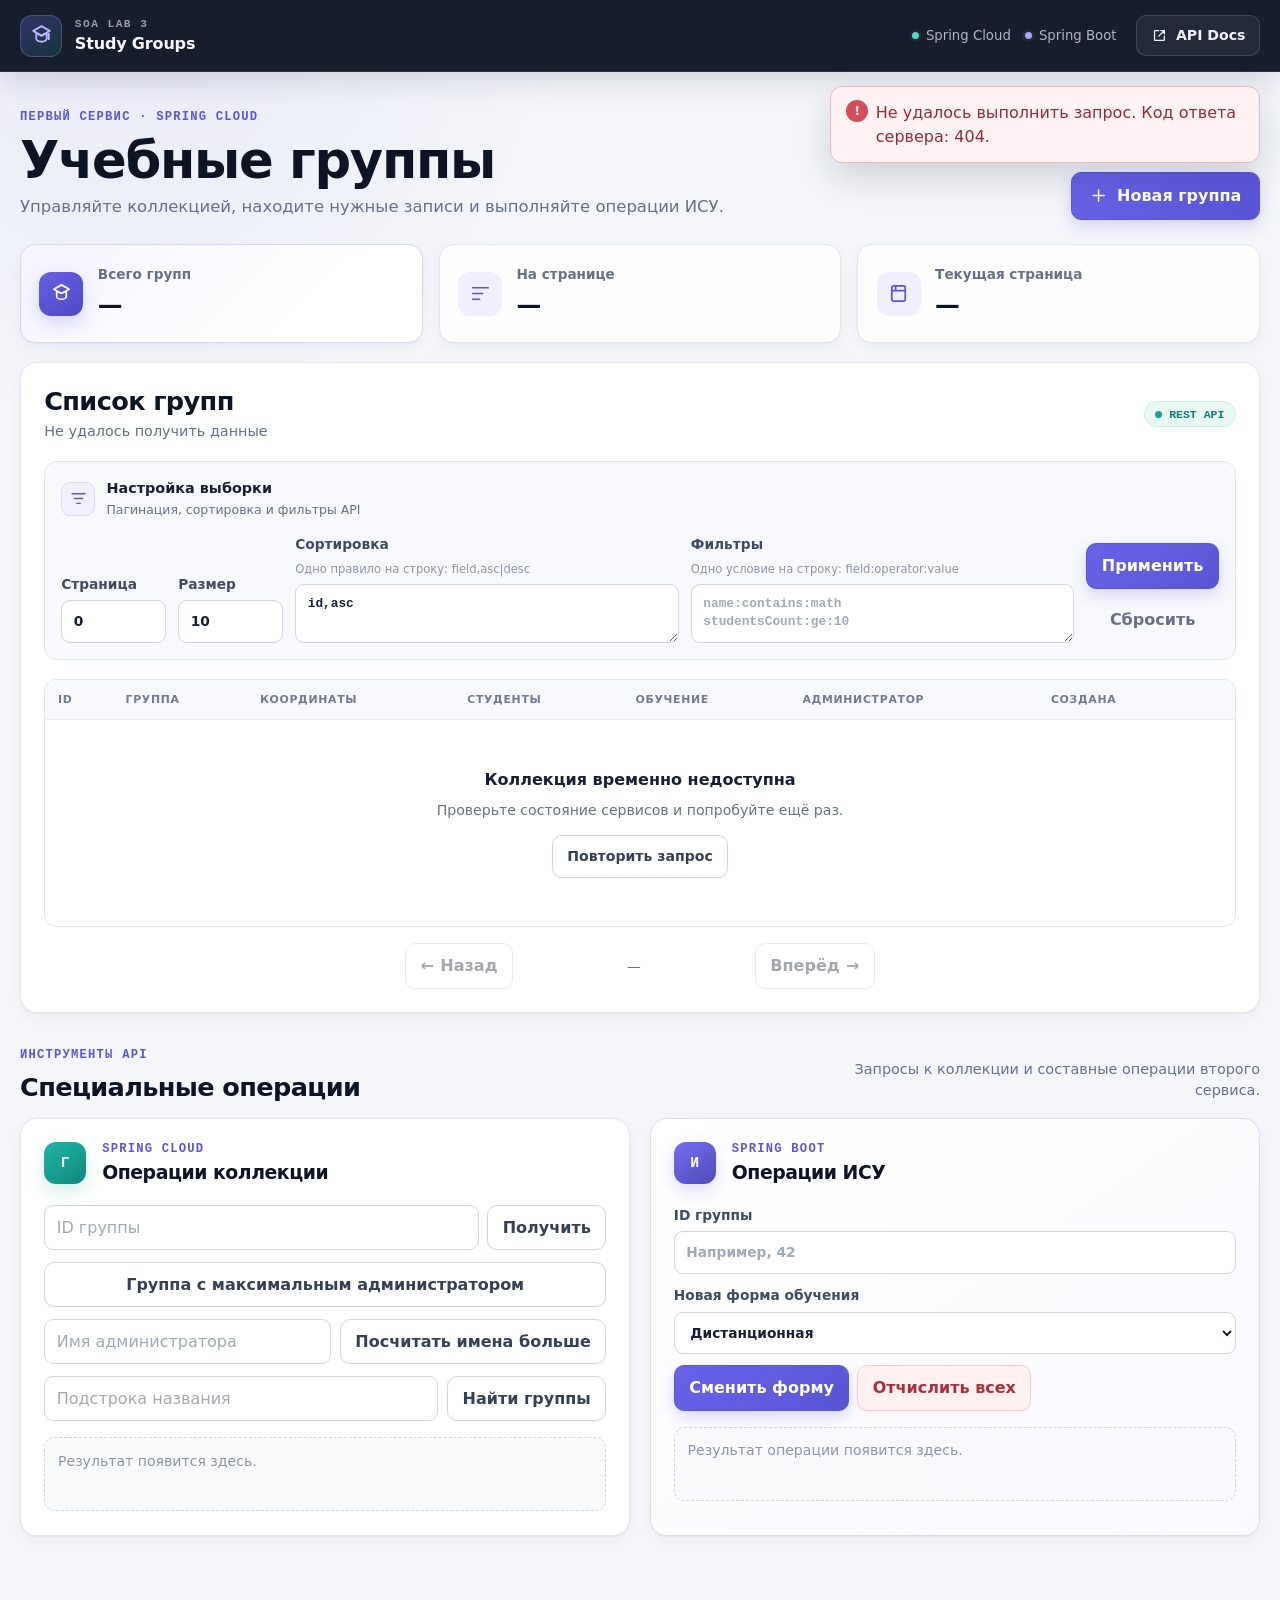
==== commit 01624f4e: "feat: implement lab 3 microservices with Spring Cloud and HAProxy Add Config Server, Eureka, Zuul an" ====
--- a/web-client/public/index.html
+++ b/web-client/public/index.html
@@ -7,7 +7,7 @@
     <meta name="description" content="Панель управления учебными группами и операциями ИСУ">
     <title>Study Groups — панель управления</title>
     <link rel="icon" type="image/svg+xml" href="favicon.svg">
-    <link rel="stylesheet" href="styles.css?v=3">
+    <link rel="stylesheet" href="styles.css?v=5">
 </head>
 <body>
 <header class="app-bar">
@@ -15,12 +15,12 @@
         <span class="brand-mark" aria-hidden="true">
             <svg viewBox="0 0 24 24" role="img"><path d="M4 7.5 12 3l8 4.5-8 4.5-8-4.5Zm3 2.2V15c0 1.5 2.2 3 5 3s5-1.5 5-3V9.7l-5 2.8-5-2.8Zm12 .9v5"/></svg>
         </span>
-        <span class="brand-copy"><small>SOA LAB</small><strong>Study Groups</strong></span>
+        <span class="brand-copy"><small>SOA LAB 3</small><strong>Study Groups</strong></span>
     </a>
     <div class="app-bar-actions">
         <div class="service-labels" aria-label="Сервисы приложения">
-            <span><i class="service-dot payara"></i>Payara</span>
-            <span><i class="service-dot wildfly"></i>WildFly</span>
+            <span><i class="service-dot groups"></i>Spring Cloud</span>
+            <span><i class="service-dot isu"></i>Spring Boot</span>
         </div>
         <a class="docs-link" href="/swagger-ui.html" target="_blank" rel="noreferrer">
             <svg viewBox="0 0 24 24" aria-hidden="true"><path d="M14 5h5v5M19 5l-8 8M19 13v5a1 1 0 0 1-1 1H6a1 1 0 0 1-1-1V6a1 1 0 0 1 1-1h5"/></svg>
@@ -34,7 +34,7 @@
 
     <section class="workspace-heading" aria-labelledby="page-title">
         <div>
-            <p class="eyebrow">Первый сервис · Payara</p>
+            <p class="eyebrow">Первый сервис · Spring Cloud</p>
             <h1 id="page-title">Учебные группы</h1>
             <p class="page-description">Управляйте коллекцией, находите нужные записи и выполняйте операции ИСУ.</p>
         </div>
@@ -114,8 +114,8 @@
         <div class="operations-grid">
             <article class="panel operation-panel">
                 <div class="operation-heading">
-                    <span class="operation-mark payara-mark">P</span>
-                    <div><p class="eyebrow">Payara</p><h3>Операции коллекции</h3></div>
+                    <span class="operation-mark groups-mark">Г</span>
+                    <div><p class="eyebrow">Spring Cloud</p><h3>Операции коллекции</h3></div>
                 </div>
                 <div class="stack">
                     <form id="get-by-id-form" class="inline-form">
@@ -138,10 +138,10 @@
                 <div id="special-result" class="result-box muted" aria-live="polite">Результат появится здесь.</div>
             </article>
 
-            <article class="panel operation-panel wildfly-panel">
+            <article class="panel operation-panel isu-panel">
                 <div class="operation-heading">
-                    <span class="operation-mark wildfly-mark">W</span>
-                    <div><p class="eyebrow">WildFly</p><h3>Операции ИСУ</h3></div>
+                    <span class="operation-mark isu-mark">И</span>
+                    <div><p class="eyebrow">Spring Boot</p><h3>Операции ИСУ</h3></div>
                 </div>
                 <form id="isu-form" class="stack">
                     <label>ID группы<input id="isu-group-id" type="number" min="1" required placeholder="Например, 42"></label>
@@ -189,7 +189,14 @@
             <legend>Администратор</legend>
             <div class="form-grid">
                 <label class="wide">Имя<input id="person-name" placeholder="Имя администратора"></label>
-                <label class="wide">Дата рождения <span>ISO 8601</span><input id="birthday" placeholder="1985-06-20T10:15:30+03:00[Europe/Moscow]"></label>
+                <div class="wide birthday-field">
+                    <span class="field-label">Дата рождения <small>день, месяц, год</small></span>
+                    <div class="birthday-inputs">
+                        <label>День<input id="birthday-day" type="number" inputmode="numeric" min="1" max="31" placeholder="ДД"></label>
+                        <label>Месяц<input id="birthday-month" type="number" inputmode="numeric" min="1" max="12" placeholder="ММ"></label>
+                        <label>Год<input id="birthday-year" type="number" inputmode="numeric" min="1" max="9999" placeholder="ГГГГ"></label>
+                    </div>
+                </div>
                 <label>Цвет волос<select id="hair-color"><option value="">Не указан</option></select></label>
                 <label>Гражданство<select id="nationality"></select></label>
             </div>
@@ -207,6 +214,6 @@
     </form>
 </dialog>
 
-    <script src="app.js?v=3" defer></script>
+    <script src="app.js?v=4" defer></script>
 </body>
 </html>
--- a/web-client/public/styles.css
+++ b/web-client/public/styles.css
@@ -95,8 +95,8 @@
 .service-labels { gap: .9rem; color: #aeb6c7; font-size: .83rem; }
 .service-labels span { display: inline-flex; align-items: center; gap: .42rem; }
 .service-dot { width: 7px; height: 7px; border-radius: 50%; background: #7e8797; box-shadow: 0 0 0 3px rgb(255 255 255 / 5%); }
-.service-dot.payara { background: #58d6c5; }
-.service-dot.wildfly { background: #a8a4ff; }
+.service-dot.groups { background: #58d6c5; }
+.service-dot.isu { background: #a8a4ff; }
 .docs-link {
     min-height: 40px;
     gap: .5rem;
@@ -204,9 +204,9 @@
 .operation-heading { justify-content: start; margin-bottom: 1.25rem; }
 .operation-heading .eyebrow { margin-bottom: .28rem; }
 .operation-mark { display: grid; width: 42px; height: 42px; flex: 0 0 auto; place-items: center; border-radius: 12px; font: 800 .92rem/1 ui-monospace, SFMono-Regular, Consolas, monospace; }
-.payara-mark { color: #fff; background: linear-gradient(145deg, #1eb5a5, #11877c); box-shadow: 0 7px 18px rgb(22 163 148 / 20%); }
-.wildfly-mark { color: #fff; background: linear-gradient(145deg, #736df0, #504bbb); box-shadow: 0 7px 18px rgb(90 85 214 / 20%); }
-.wildfly-panel { background: linear-gradient(145deg, #fff, #faf9ff); border-color: #dcdbf5; }
+.groups-mark { color: #fff; background: linear-gradient(145deg, #1eb5a5, #11877c); box-shadow: 0 7px 18px rgb(22 163 148 / 20%); }
+.isu-mark { color: #fff; background: linear-gradient(145deg, #736df0, #504bbb); box-shadow: 0 7px 18px rgb(90 85 214 / 20%); }
+.isu-panel { background: linear-gradient(145deg, #fff, #faf9ff); border-color: #dcdbf5; }
 .stack { display: grid; gap: .7rem; }
 .inline-form { display: grid; grid-template-columns: minmax(0, 1fr) auto; gap: .55rem; }
 .result-box { min-height: 74px; margin-top: 1rem; padding: .8rem; border: 1px dashed #cfd5e1; border-radius: 10px; color: #3d485b; background: rgb(248 249 252 / 80%); font-size: .88rem; line-height: 1.5; }
@@ -222,6 +222,7 @@
 
 dialog { width: min(760px, calc(100% - 30px)); max-height: calc(100vh - 32px); padding: 0; border: 1px solid rgb(255 255 255 / 40%); border-radius: 19px; background: #fff; box-shadow: var(--shadow-lg); }
 dialog::backdrop { background: rgb(10 16 29 / 64%); backdrop-filter: blur(5px); }
+dialog > .notice { z-index: 1; top: 1rem; right: 1rem; }
 #group-form { padding: 1.55rem; }
 .dialog-heading { align-items: start; }
 .dialog-heading h2 { margin-bottom: 0; }
@@ -233,6 +234,11 @@
 legend { padding: 0 .45rem; color: #596579; font-size: .78rem; font-weight: 800; letter-spacing: .04em; text-transform: uppercase; }
 .form-grid { display: grid; grid-template-columns: repeat(2, minmax(0, 1fr)); gap: .8rem; }
 .form-grid .wide { grid-column: 1 / -1; }
+.birthday-field { display: grid; gap: .42rem; }
+.field-label { color: #344054; font-size: .86rem; font-weight: 700; }
+.field-label small { margin-left: .28rem; color: var(--muted); font-size: .74rem; font-weight: 500; }
+.birthday-inputs { display: grid; grid-template-columns: .8fr .8fr 1.3fr; gap: .55rem; }
+.birthday-inputs label { display: grid; gap: .3rem; color: var(--muted); font-size: .76rem; font-weight: 650; }
 .switch-row { display: flex; align-items: center; justify-content: space-between; gap: 1rem; margin: 1rem 0 .75rem; padding: .8rem .9rem; border: 1px solid var(--border); border-radius: 11px; background: var(--surface-soft); }
 .switch-row > span { display: grid; gap: .1rem; }
 .switch-row strong { color: #344054; font-size: .87rem; }
